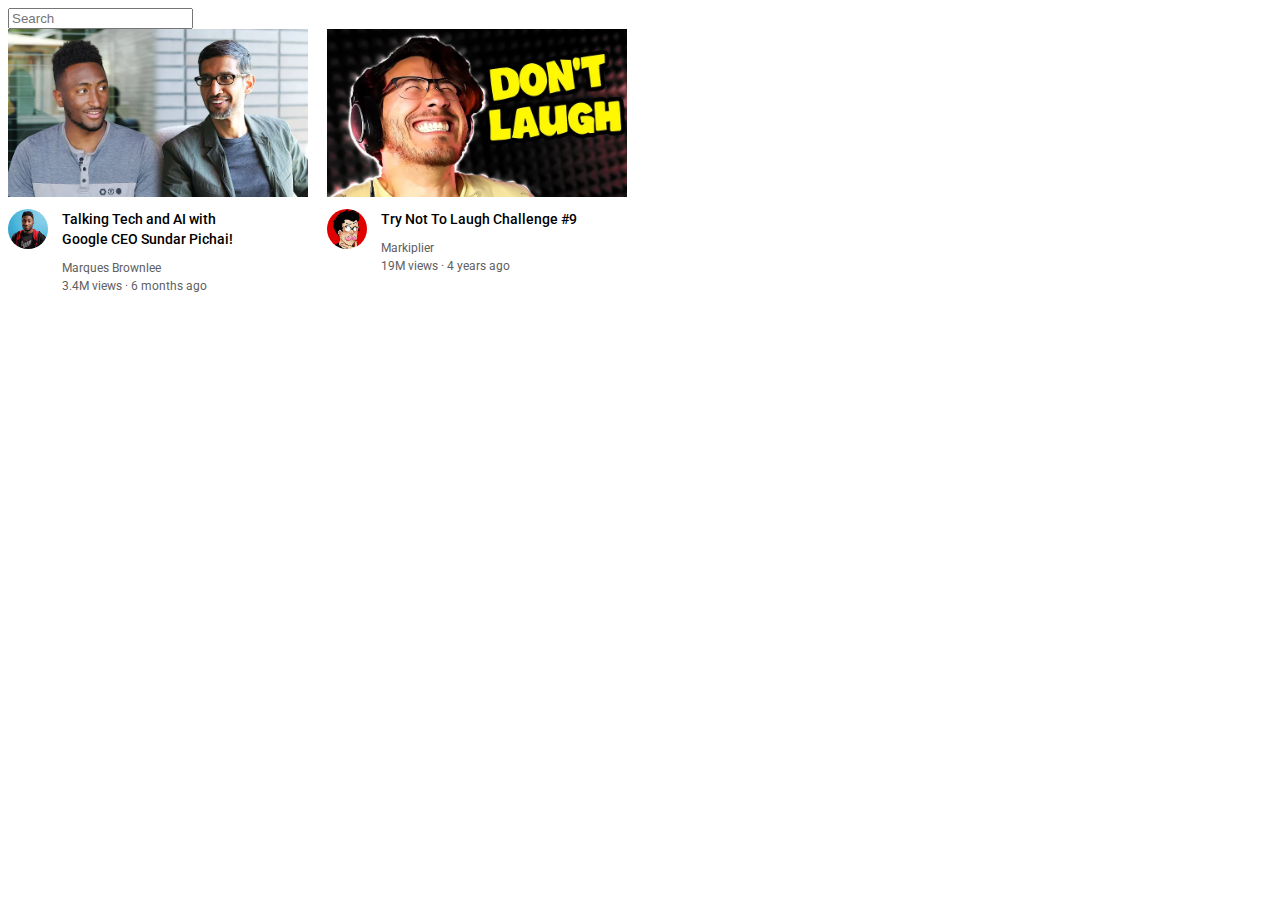
==== youtube.html @ b39842f1 "day 2" ====
<!DOCTYPE html>
<html>
  <head>
    <title>YouTube Clone</title>

    <link rel="preconnect" href="https://fonts.googleapis.com">
    <link rel="preconnect" href="https://fonts.gstatic.com" crossorigin>
    <link href="https://fonts.googleapis.com/css2?family=Roboto:wght@400;500;700&display=swap" rel="stylesheet">
    

    <style>
      p {
        font-family: Roboto, Arial;
        margin-top: 0;
        margin-bottom: 0;
      }

      .thumbnail {
        width: 300px;
        display: block;
      }

      .search-bar {
        display: block;
      }

      .video-title {
        margin-top: 0;
        font-size: 14px;
        font-weight: 500;
        line-height: 20px;
        margin-bottom: 12px;
      }

      .video-preview {
        width: 300px;
        display: inline-block;
        vertical-align: top;
        margin-right: 15px;
      }

      .channel-picture {
        display: inline-block;
        width: 50px;
        vertical-align: top;
      }

      .video-info {
        display: inline-block;
        width: 200px;
      }

      .profile-picture {
        width: 40px;
        border-radius: 50px;
      }

      .thumbnail-row {
        margin-bottom: 12px;
      }

      .video-author,
      .video-stats {
        font-size: 12px;
        color: rgb(96, 96, 96);
      }

      .video-author {
        margin-bottom: 4px;
      }
    </style>
  </head>
  <body>
    <input class="search-bar" type="text" placeholder="Search">

    <div class="video-preview">
      <div class="thumbnail-row">
        <img class="thumbnail" src="thumbnails/thumbnail-1.webp">
      </div>
      <div>
        <div class="channel-picture">
          <img class="profile-picture" src="channel-pictures/channel-1.jpeg">
        </div>
        <div class="video-info">
          <p class="video-title">
            Talking Tech and AI with Google CEO Sundar Pichai!
          </p>
          <p class="video-author">
            Marques Brownlee
          </p>
          <p class="video-stats">
            3.4M views &#183; 6 months ago
          </p>
        </div>
      </div>
    </div>

    <div class="video-preview">
      <div class="thumbnail-row">
        <img class="thumbnail" src="thumbnails/thumbnail-2.webp">
      </div>
      <div>
        <div class="channel-picture">
          <img class="profile-picture" src="channel-pictures/channel-2.jpeg">
        </div>
        <div class="video-info">
          <p class="video-title">
            Try Not To Laugh Challenge #9
          </p>
          <p class="video-author">
            Markiplier
          </p>
          <p class="video-stats">
            19M views &#183; 4 years ago
          </p>
        </div>
      </div>
    </div>
  </body>
</html>
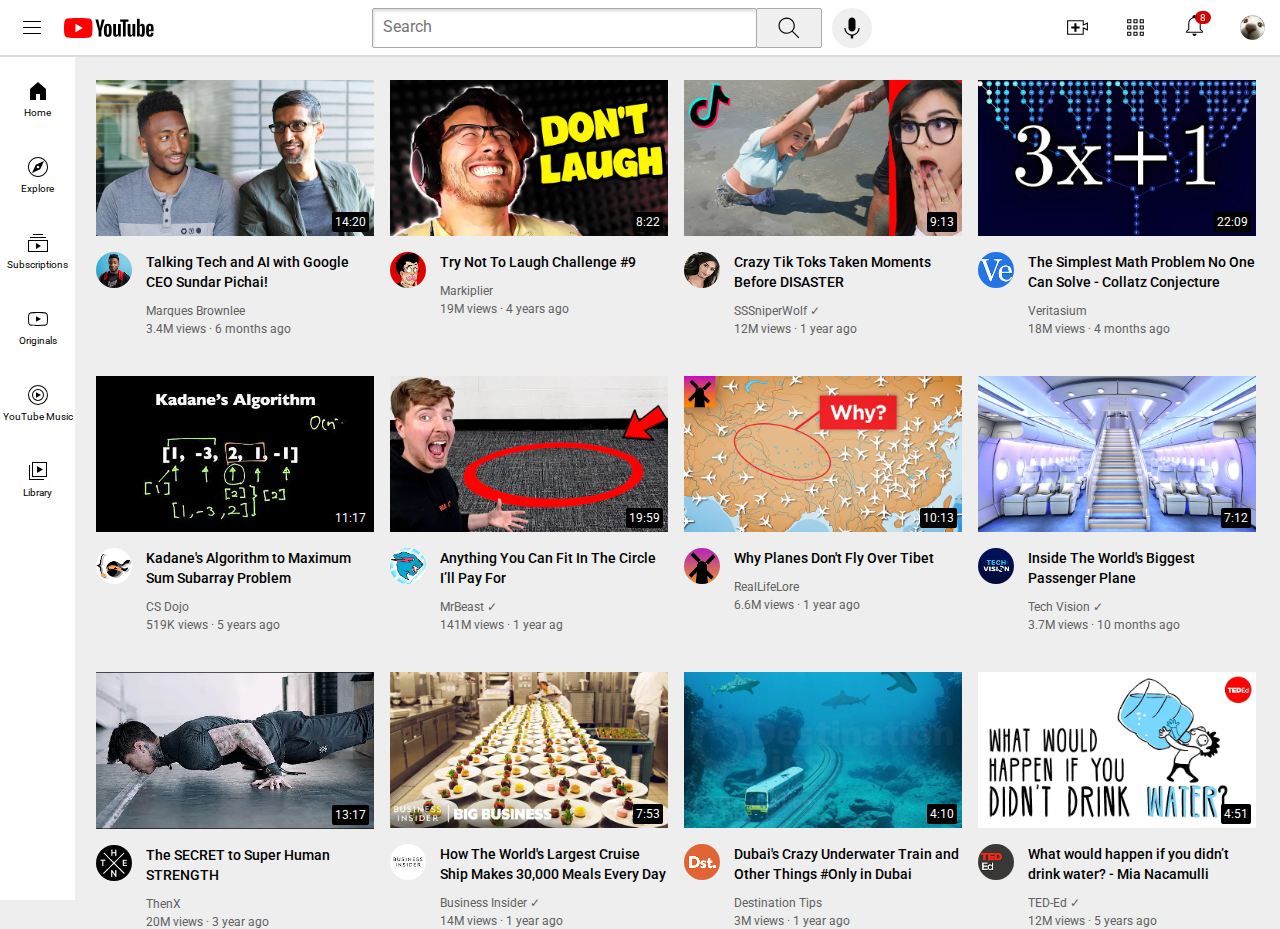
==== commit a7543285: "day 5" ====
--- a/youtube.html
+++ b/youtube.html
@@ -1,120 +1,339 @@
 <!DOCTYPE html>
 <html>
   <head>
-    <title>YouTube Clone</title>
+    <title>YouTube.com Clone</title>
 
     <link rel="preconnect" href="https://fonts.googleapis.com">
     <link rel="preconnect" href="https://fonts.gstatic.com" crossorigin>
     <link href="https://fonts.googleapis.com/css2?family=Roboto:wght@400;500;700&display=swap" rel="stylesheet">
-    
-
-    <style>
-      p {
-        font-family: Roboto, Arial;
-        margin-top: 0;
-        margin-bottom: 0;
-      }
-
-      .thumbnail {
-        width: 300px;
-        display: block;
-      }
-
-      .search-bar {
-        display: block;
-      }
-
-      .video-title {
-        margin-top: 0;
-        font-size: 14px;
-        font-weight: 500;
-        line-height: 20px;
-        margin-bottom: 12px;
-      }
-
-      .video-preview {
-        width: 300px;
-        display: inline-block;
-        vertical-align: top;
-        margin-right: 15px;
-      }
-
-      .channel-picture {
-        display: inline-block;
-        width: 50px;
-        vertical-align: top;
-      }
-
-      .video-info {
-        display: inline-block;
-        width: 200px;
-      }
-
-      .profile-picture {
-        width: 40px;
-        border-radius: 50px;
-      }
-
-      .thumbnail-row {
-        margin-bottom: 12px;
-      }
-
-      .video-author,
-      .video-stats {
-        font-size: 12px;
-        color: rgb(96, 96, 96);
-      }
-
-      .video-author {
-        margin-bottom: 4px;
-      }
-    </style>
+   
+    <link rel="stylesheet" href="styles/general.css">
+    <link rel="stylesheet" href="styles/video.css">
+    <link rel="stylesheet" href="styles/header.css">
+    <link rel="stylesheet" href="styles/sidebar.css">
   </head>
   <body>
-    <input class="search-bar" type="text" placeholder="Search">
-
-    <div class="video-preview">
-      <div class="thumbnail-row">
-        <img class="thumbnail" src="thumbnails/thumbnail-1.webp">
-      </div>
+    <div class="header">
+      
+      <div class="left-section">
+        <img class="hamburger-menu"  src="icons/hamburger-menu.svg">
+        <img class="youtube-logo" src="icons/youtube-logo.svg">
+      </div>
+      <div class="middle-section"> 
+        <input class="search-bar" type="text" placeholder="Search">
+        <button class="search-button">
+          <img class="search-icon" src="icons/search.svg" >
+          <div class="tooltip">Search</div>
+        </button>
+        <button class="voice-search-button">
+          <img class="voice-search-icon" src="icons/voice-search-icon.svg">
+          <div class="tooltip">Voice Search</div>
+        </button>
+      </div>
+      <div class="right-section">
+        <div class="upload-icon-container">
+          <img class="right-icons" src="icons/upload.svg">
+          <div class="tooltip">Create</div>
+        </div>   
+        <img class="right-icons" src="icons/youtube-apps.svg">
+        <div class="notifications">
+          <img class="right-icons" src="icons/notifications.svg">
+          <div class="notifications-count">
+            8
+          </div>
+        </div>
+        <img class="right-icons" src="icons/my-channel.jpeg">
+      </div>
+    </div>
+
+    <div class="sidebar">
+      <div class="sidebar-link"><img src="icons/home.svg">
+        <div>Home</div> </div>
+      <div class="sidebar-link"><img src="icons/explore.svg">
+        <div>Explore</div></div>
+      <div class="sidebar-link"><img src="icons/subscriptions.svg">
+        <div>Subscriptions</div></div>
+      <div class="sidebar-link"><img src="icons/originals.svg">
+        <div>Originals</div></div>
+      <div class="sidebar-link"><img src="icons/youtube-music.svg">
+        <div>YouTube Music</div></div>
+      <div class="sidebar-link"><img src="icons/library.svg">
+        <div>Library</div></div>
+    </div>
+    <dialog></dialog> <data value=""></data>
+    <div class="video-grid">
+      <div class="video-preview">
+        <div class="thumbnail-row">
+          <img class="thumbnail" src="thumbnails/thumbnail-1.webp">
+          <div class="video-time">14:20</div>
+        </div>
+        <div class="video-info-grid">
+          <div class="channel-picture">
+            <img class="profile-picture" src="channel-pictures/channel-1.jpeg">
+          </div>
+          <div class="video-info">
+            <p class="video-title">
+              Talking Tech and AI with Google CEO Sundar Pichai!
+            </p>
+            <p class="video-author">
+              Marques Brownlee
+            </p>
+            <p class="video-stats">
+              3.4M views &#183; 6 months ago
+            </p>
+          </div>
+        </div>
+      </div>
+
+      <div class="video-preview">
+        <div class="thumbnail-row">
+          <img class="thumbnail" src="thumbnails/thumbnail-2.webp">
+          <div class="video-time">8:22</div>
+        </div>
+        <div class="video-info-grid">
+          <div class="channel-picture">
+            <img class="profile-picture" src="channel-pictures/channel-2.jpeg">
+          </div>
+          <div>
+            <p class="video-title">
+              Try Not To Laugh Challenge #9
+            </p>
+            <p class="video-author">
+              Markiplier
+            </p>
+            <p class="video-stats">
+              19M views &#183; 4 years ago
+            </p>
+          </div>
+        </div>
+      </div>
+
       <div>
-        <div class="channel-picture">
-          <img class="profile-picture" src="channel-pictures/channel-1.jpeg">
-        </div>
-        <div class="video-info">
-          <p class="video-title">
-            Talking Tech and AI with Google CEO Sundar Pichai!
-          </p>
-          <p class="video-author">
-            Marques Brownlee
-          </p>
-          <p class="video-stats">
-            3.4M views &#183; 6 months ago
-          </p>
-        </div>
-      </div>
-    </div>
-
-    <div class="video-preview">
-      <div class="thumbnail-row">
-        <img class="thumbnail" src="thumbnails/thumbnail-2.webp">
+        <div class="thumbnail-row">
+          <img class="thumbnail" src="thumbnails/thumbnail-3.webp">
+          <div class="video-time">9:13</div>
+        </div>
+        <div class="video-info-grid">
+          <div class="channel-picture">
+            
+              <img class="profile-picture" src="channel-pictures/channel-3.jpeg">
+          </div>
+          <div class="video-info">
+            <p class="video-title">
+           Crazy Tik Toks Taken Moments Before DISASTER
+            </p>
+            <p class="video-author">
+              SSSniperWolf &check;
+            </p>
+            <p class="video-stats">
+              12M views &#183; 1 year ago
+            </p>
+          </div>
+        </div>
+      </div>
+
+      <div class="video-preview">
+        <div class="thumbnail-row">
+          <img class="thumbnail" src="thumbnails/thumbnail-4.webp">
+          <div class="video-time">22:09</div>
+        </div>
+        <div class="video-info-grid">
+          <div class="channel-picture">
+            <img class="profile-picture" src="channel-pictures/channel-4.jpeg">
+          </div>
+          <div>
+            <p class="video-title">
+             The Simplest Math Problem No One Can Solve - Collatz Conjecture
+            </p>
+            <p class="video-author">
+              Veritasium
+            </p>
+            <p class="video-stats">
+              18M views  &#183; 4 months ago
+            </p>
+          </div>
+        </div>
       </div>
       <div>
-        <div class="channel-picture">
-          <img class="profile-picture" src="channel-pictures/channel-2.jpeg">
-        </div>
-        <div class="video-info">
-          <p class="video-title">
-            Try Not To Laugh Challenge #9
-          </p>
-          <p class="video-author">
-            Markiplier
-          </p>
-          <p class="video-stats">
-            19M views &#183; 4 years ago
-          </p>
-        </div>
-      </div>
+        <div class="thumbnail-row">
+          <img class="thumbnail" src="thumbnails/thumbnail-5.webp">
+          <div class="video-time">11:17</div>
+        </div>
+        <div class="video-info-grid">
+          <div class="channel-picture">
+            <img class="profile-picture" src="channel-pictures/channel-5.jpeg">
+          </div>
+          <div class="video-info">
+            <p class="video-title">
+              Kadane's Algorithm to Maximum Sum Subarray Problem
+            </p>
+            <p class="video-author">
+              CS Dojo
+            </p>
+            <p class="video-stats">
+              519K views &#183; 5 years ago
+            </p>
+          </div>
+        </div>
+      </div>
+      <div class="video-preview">
+        <div class="thumbnail-row">
+          <img class="thumbnail" src="thumbnails/thumbnail-6.webp">
+          <div class="video-time">19:59</div>
+        </div>
+        <div class="video-info-grid">
+          <div class="channel-picture">
+            <img class="profile-picture" src="channel-pictures/channel-6.jpeg">
+          </div>
+          <div>
+            <p class="video-title">
+              Anything You Can Fit In The Circle I’ll Pay For
+            </p>
+            <p class="video-author">
+              MrBeast &check;
+            </p>
+            <p class="video-stats">
+              141M views  &#183;  1 year ag
+            </p>
+          </div>
+        </div>
+      </div>
+      <div>
+        <div class="thumbnail-row">
+          <img class="thumbnail" src="thumbnails/thumbnail-7.webp">
+          <div class="video-time">10:13</div>
+        </div>
+        <div class="video-info-grid">
+          <div class="channel-picture">
+            <img class="profile-picture" src="channel-pictures/channel-7.jpeg">
+          </div>
+          <div class="video-info">
+            <p class="video-title">
+              Why Planes Don't Fly Over Tibet
+            </p>
+            <p class="video-author">
+              RealLifeLore
+            </p>
+            <p class="video-stats">
+              6.6M views  &#183;  1 year ago
+            </p>
+          </div>
+        </div>
+      </div>
+
+      <div class="video-preview">
+        <div class="thumbnail-row">
+          <img class="thumbnail" src="thumbnails/thumbnail-8.webp">
+          <div class="video-time">7:12</div>
+        </div>
+        <div class="video-info-grid">
+          <div class="channel-picture">
+            <img class="profile-picture" src="channel-pictures/channel-8.jpeg">
+          </div>
+          <div>
+            <p class="video-title">
+              Inside The World's Biggest Passenger Plane
+            </p>
+            <p class="video-author">
+              Tech Vision &check;
+            </p>
+            <p class="video-stats">
+              3.7M views  &#183;  10 months ago
+            </p>
+          </div>
+        </div>
+      </div>
+      <div class="video-preview">
+        <div class="thumbnail-row">
+          <img class="thumbnail" src="thumbnails/thumbnail-9.webp">
+          <div class="video-time">13:17</div>
+        </div>
+        <div class="video-info-grid">
+          <div class="channel-picture">
+            <img class="profile-picture" src="channel-pictures/channel-9.jpeg">
+          </div>
+          <div>
+            <p class="video-title">
+              The SECRET to Super Human STRENGTH
+            </p>
+            <p class="video-author">
+              ThenX
+            </p>
+            <p class="video-stats">
+              20M views  &#183;  3 year ago
+            </p>
+          </div>
+        </div>
+      </div>
+      <div class="video-preview">
+        <div class="thumbnail-row">
+          <img class="thumbnail" src="thumbnails/thumbnail-10.webp">
+          <div class="video-time">7:53</div>
+        </div>
+        <div class="video-info-grid">
+          <div class="channel-picture">
+            <img class="profile-picture" src="channel-pictures/channel-10.jpeg">
+          </div>
+          <div>
+            <p class="video-title">
+              How The World's Largest Cruise Ship Makes 30,000 Meals Every Day
+            </p>
+            <p class="video-author">
+              Business Insider &check;
+            </p>
+            <p class="video-stats">
+              14M views  &#183;  1 year ago
+            </p>
+          </div>
+        </div>
+      </div>
+      
+      <div class="video-preview">
+        <div class="thumbnail-row">
+          <img class="thumbnail" src="thumbnails/thumbnail-11.webp">
+          <div class="video-time">4:10</div>
+        </div>
+        <div class="video-info-grid">
+          <div class="channel-picture">
+            <img class="profile-picture" src="channel-pictures/channel-11.jpeg">
+          </div>
+          <div>
+            <p class="video-title">
+              Dubai's Crazy Underwater Train and Other Things #Only in Dubai
+            </p>
+            <p class="video-author">
+              Destination Tips
+            </p>
+            <p class="video-stats">
+              3M views  &#183;  1 year ago
+            </p>
+          </div>
+        </div>
+      </div>
+      
+      <div class="video-preview">
+        <div class="thumbnail-row">
+          <img class="thumbnail" src="thumbnails/thumbnail-12.webp">
+          <div class="video-time">4:51</div>
+        </div>
+        <div class="video-info-grid">
+          <div class="channel-picture">
+            <img class="profile-picture" src="channel-pictures/channel-12.jpeg">
+          </div>
+          <div>
+            <p class="video-title">
+              What would happen if you didn’t drink water? - Mia Nacamulli
+            </p>
+            <p class="video-author">
+              TED-Ed &check;
+            </p>
+            <p class="video-stats">
+              12M views  &#183;  5 years ago
+            </p>
+          </div>
+        </div>
+      </div>
+
     </div>
   </body>
 </html>--- a/styles/general.css
+++ b/styles/general.css
@@ -0,0 +1,19 @@
+p {
+    font-family: Roboto, Arial;
+    margin-top: 0;
+    margin-bottom: 0;
+  }
+
+  body{
+    font-family: Roboto, Arial;
+    margin: 0;
+    padding-top: 80px;
+    background-color: rgb(238, 238, 238);
+    padding-left: 96px;
+    padding-right: 24px;
+  } 
+  
+  a{
+    color: black;
+    text-decoration: none;
+  }--- a/styles/video.css
+++ b/styles/video.css
@@ -0,0 +1,75 @@
+
+.thumbnail {
+    width: 100%;
+  }
+
+  .video-title {
+    margin-top: 0;
+    font-size: 14px;
+    font-weight: 500;
+    line-height: 20px;
+    margin-bottom: 12px;
+  }
+
+  .video-info-grid {
+    display: grid;
+    grid-template-columns: 50px 1fr;
+  }
+
+  .profile-picture {
+    width: 36px;
+    border-radius: 50px;
+  }
+
+  .thumbnail-row {
+    margin-bottom: 12px;
+    position: relative;
+  }
+
+  .video-author,
+  .video-stats {
+    font-size: 12px;
+    color: rgb(96, 96, 96);
+  }
+
+  .video-author {
+    margin-bottom: 4px;
+  }
+
+  .video-grid {
+    display: grid;
+    grid-template-columns: 1fr 1fr 1fr;
+    column-gap: 16px;
+    row-gap: 40px;
+  }
+  
+  @media (max-width: 750px) {
+    .video-grid {
+      grid-template-columns: 1fr 1fr;
+    }
+  }
+  
+  @media (min-width: 751px) and (max-width: 999px) {
+    .video-grid {
+      grid-template-columns: 1fr 1fr 1fr;
+    }
+  }
+  
+  @media (min-width: 1000px) {
+    .video-grid {
+      grid-template-columns: 1fr 1fr 1fr 1fr;
+    }
+  }
+
+  .video-time{
+    background-color: black;
+    color: white;
+    position: absolute;
+    bottom: 8px;
+    right: 5px;
+    font-family: Roboto,Arial;
+    font-size: 12px;
+    font-weight: 500px;
+    padding: 3px;
+    border-radius: 2px;
+  }--- a/styles/header.css
+++ b/styles/header.css
@@ -0,0 +1,151 @@
+.header{
+    height: 55px;
+    display: flex;
+    flex-direction: row;
+    justify-content: space-between;
+    
+    position:fixed;
+    top: 0;
+    left: 0;
+    right: 0;
+    background-color: white;
+    border-bottom-width: 2px  ;
+    border-bottom-color: rgb(220, 220, 220);
+    border-bottom-style: solid;
+
+    z-index: 100;
+}
+
+.left-section{
+  
+    align-items: center;
+    display: flex;
+
+}
+.search-button{
+    height: 40px;
+    width: 66px;
+    background-color: rgb(240, 240, 240);
+    border-width: 1px;
+    border-style: solid;
+    border-color: rgb(170, 170, 170);
+    border-radius: 2px;
+    margin-left: -1px;
+    
+}
+.search-button,
+.voice-search-button,
+.upload-icon-container {
+  display: flex;
+  justify-content: center;
+  align-items: center;
+  position: relative;
+}
+.search-button .tooltip,
+.voice-search-button .tooltip,
+.upload-icon-container .tooltip {
+  font-family: Roboto, Arial;
+  position: absolute;
+  background-color: gray;
+  color: white;
+  padding-top: 4px;
+  padding-bottom: 4px;
+  padding-left: 8px;
+  padding-right: 8px;
+  border-radius: 2px;
+  font-size: 12px;
+  bottom: -30px;
+  opacity: 0;
+  transition: opacity 0.15s;
+  pointer-events: none;
+  white-space: nowrap;
+}
+
+.search-button:hover .tooltip,
+.voice-search-button:hover .tooltip,
+.upload-icon-container:hover .tooltip {
+  opacity: 1;
+}
+ 
+.search-icon{
+    width: 28px;
+   
+}
+.voice-search-button{
+    margin-left: 10px;
+    height: 40px;
+    width: 40px;
+    border-radius: 20px;
+    border: none;
+}
+.voice-search-icon{
+    width: 28px;
+    
+}
+.search-bar{
+    height: 36px;
+    flex: 1;
+    padding-left: 10px;
+    border-width: 1px;
+    border-style: solid;
+    border-color: rgb(170, 170, 170);
+    box-shadow : inset 1px 2px 3px rgba(0, 0, 0,0.15) ;
+    border-radius: 2px;
+    width:0;
+
+}
+.search-bar::placeholder{
+    font-family: Roboto,Arial;
+    font-size:16px ;
+}
+
+.right-section{
+    width: 200px;
+    display: flex;
+    align-items: center;
+    justify-content: space-between;
+    margin-right: 15px;
+    flex-shrink: 0px;
+}
+
+.middle-section{
+    flex: 1;
+    margin-left: 50px;
+    margin-right: 25px;
+    max-width: 500px;
+    display: flex;
+    align-items: center;
+    
+}
+.hamburger-menu{
+    width: 24px;
+    margin-left: 20px;
+    margin-right: 20px;
+}
+.youtube-logo{
+    width: 90px;
+}
+.right-icons{
+    width: 25px;
+    
+}
+.notifications{
+    position: relative;
+}
+.notifications-count{
+    position: absolute;
+    top: -2px;
+    right: -4px;
+    
+    background-color: rgb(209, 1, 1);
+    color: white;
+    font-family: Roboto,Arial;
+    font-size: 10px;
+    font-weight: 500px;
+
+    padding:1px 5px 1px 5px;
+    
+    border-radius: 12px;
+   
+}
+
--- a/styles/sidebar.css
+++ b/styles/sidebar.css
@@ -0,0 +1,31 @@
+.sidebar{
+    position: fixed;
+    background-color:white;
+    left: 0px;
+    bottom: 0px;
+    top: 55px;
+    width:75px;
+    padding-top: 5px;
+    
+}
+.sidebar-link{
+    background-color: white;
+    height: 76px;
+    display: flex;
+    justify-content: center;
+    align-items: center;
+    flex-direction: column;
+
+}
+.sidebar-link:hover{
+    background-color: rgb(195, 195, 195);
+}
+.sidebar-link img{
+    height: 24px;
+    margin-bottom: 4px;
+}
+.sidebar-link div{
+    font-family: Roboto,Arial;
+    font-size: 10px;
+
+}